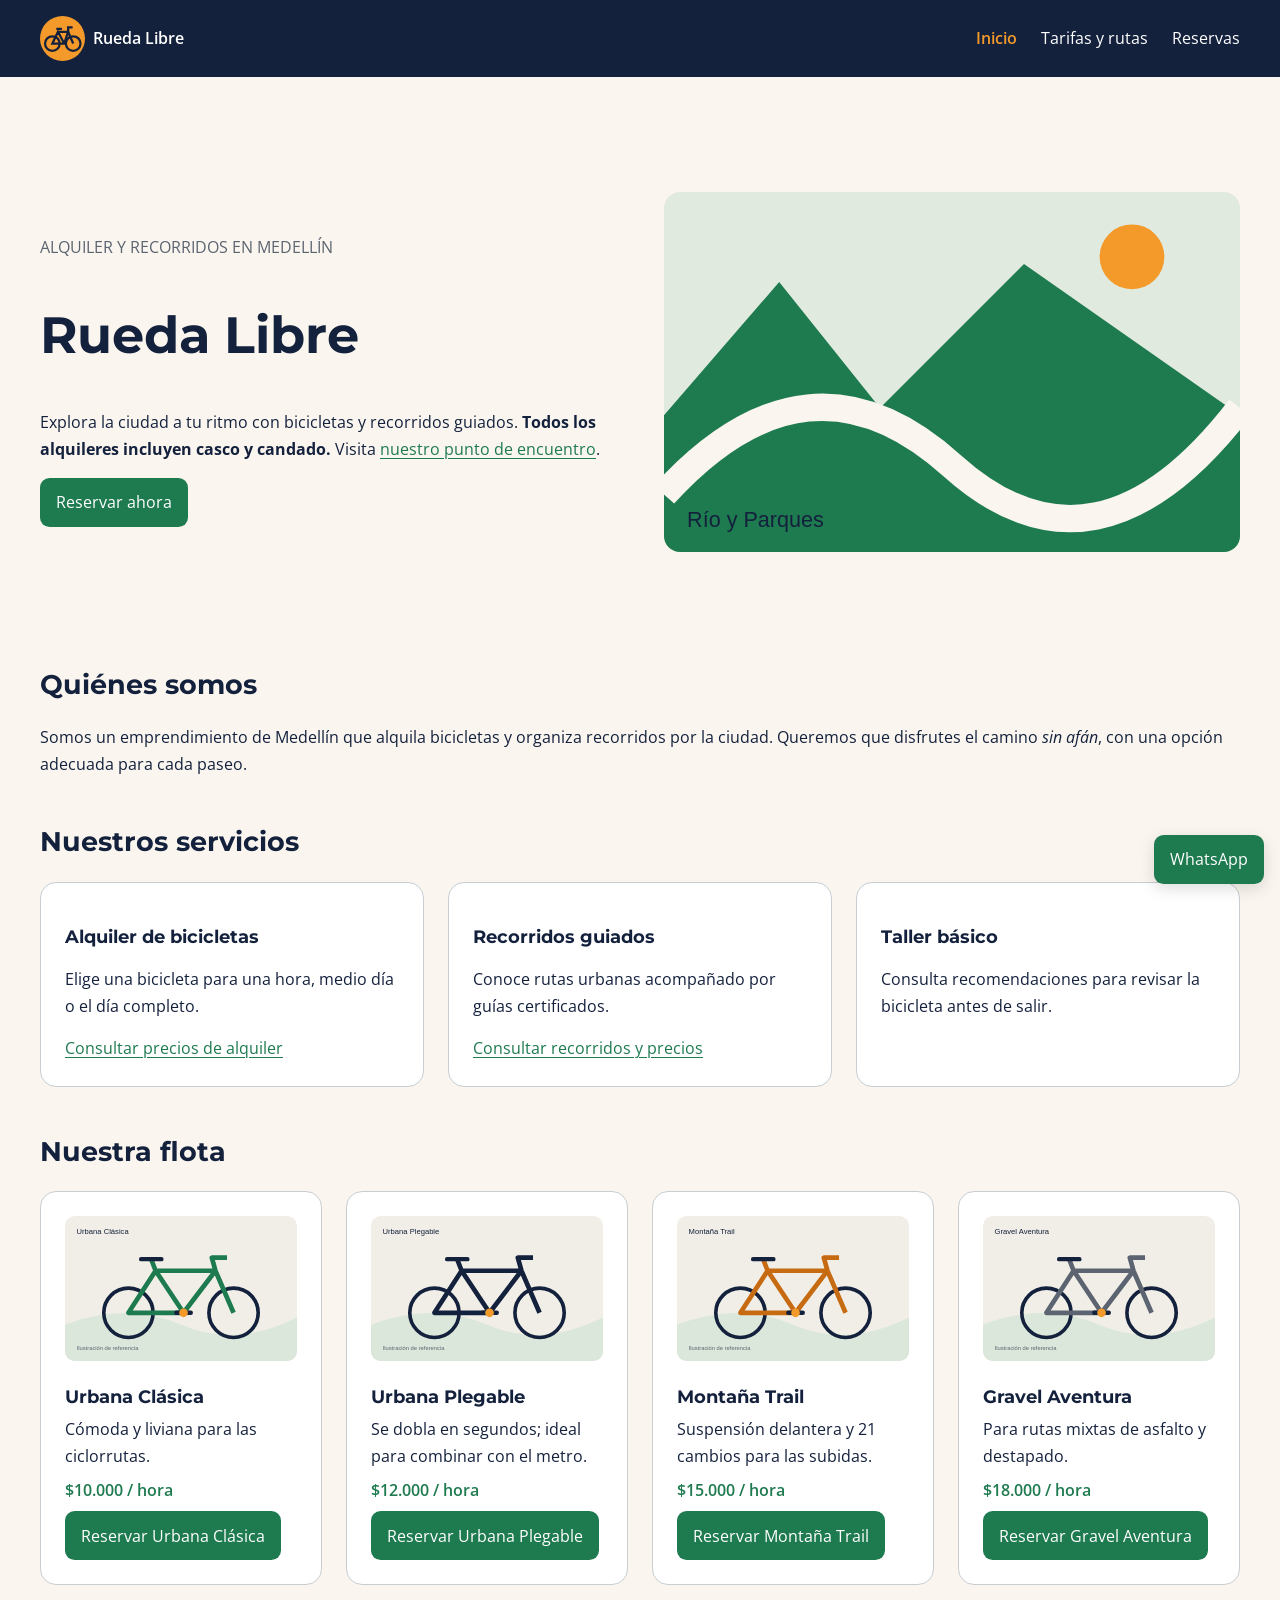
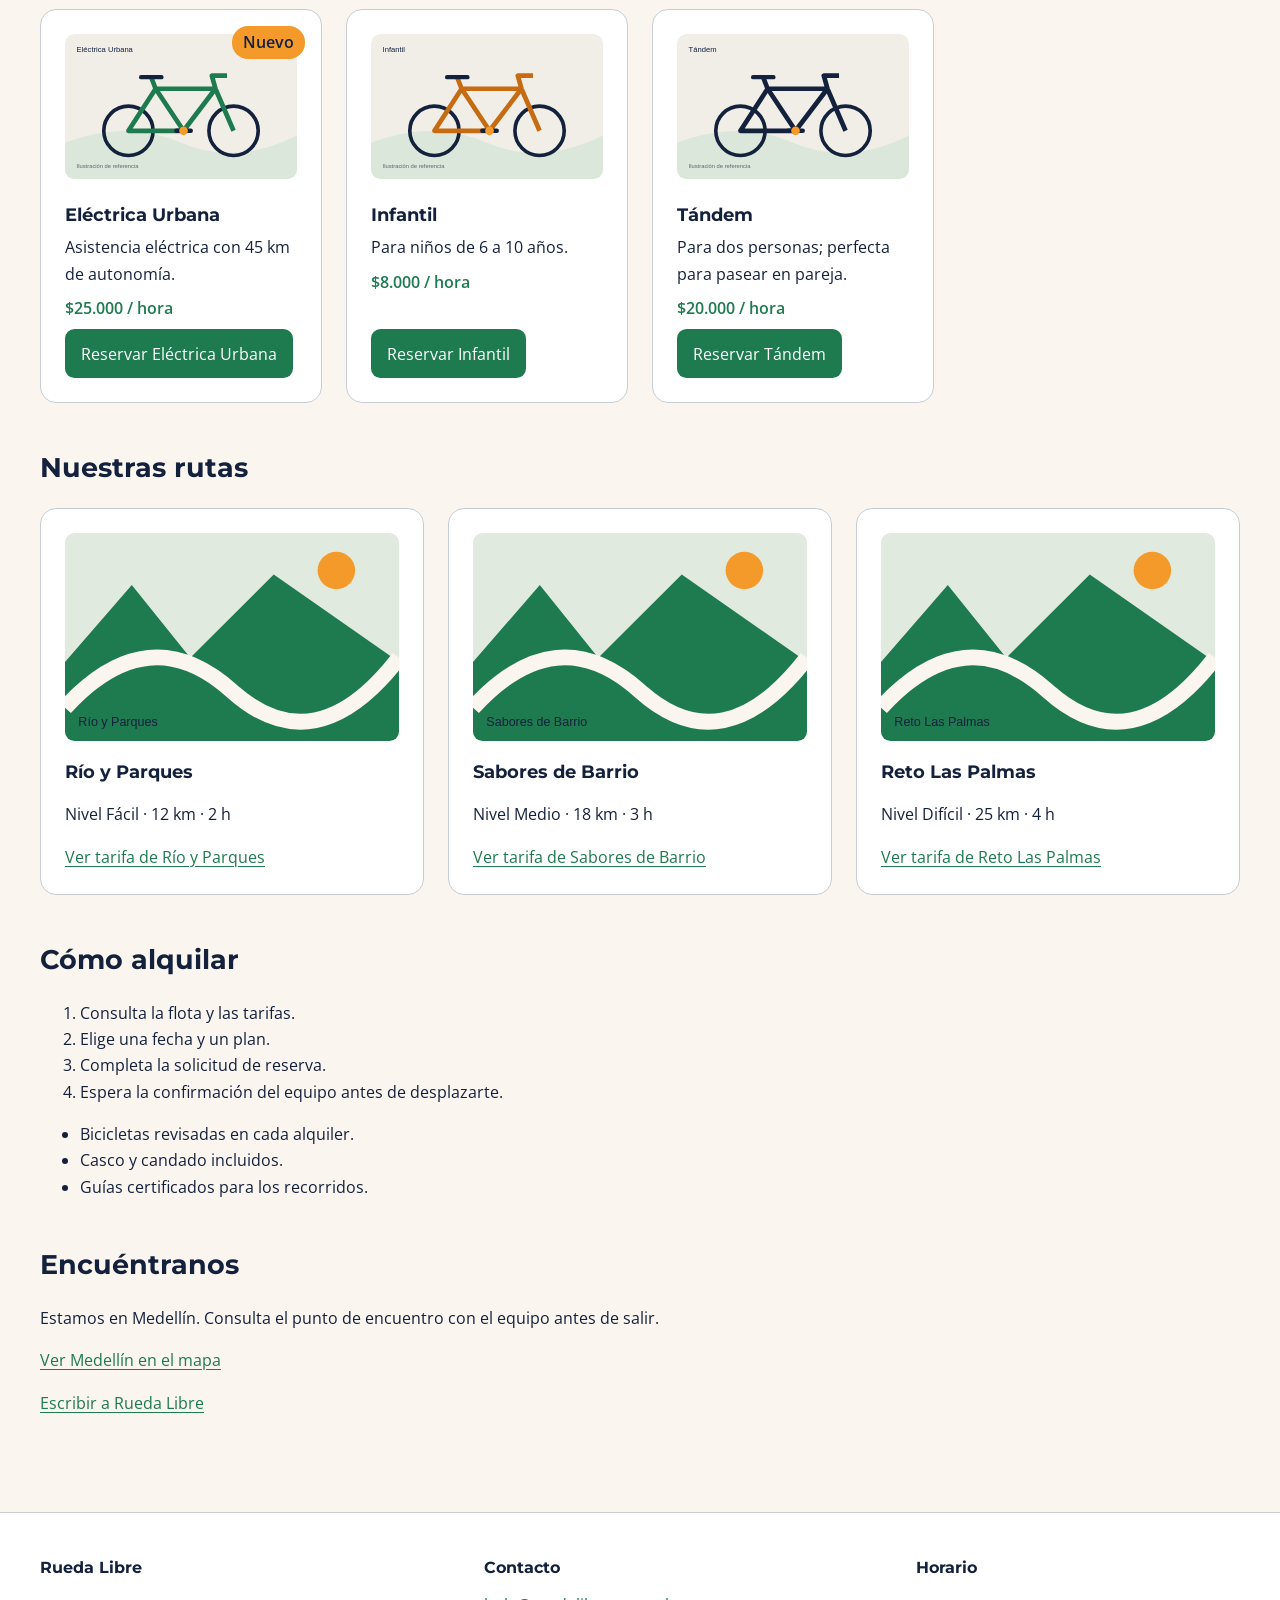
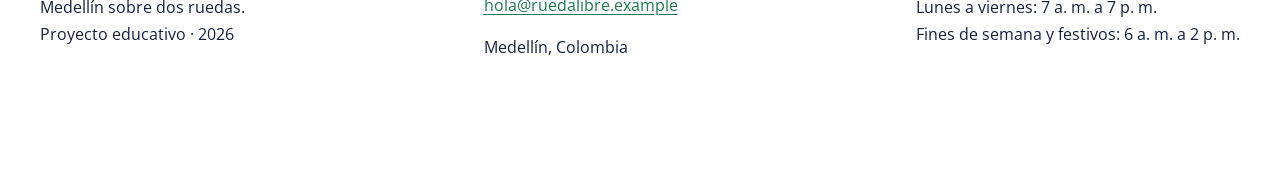
==== index.html @ 4739f6f9 "Base Rueda Libre v1.5" ====
<!DOCTYPE html>
<html lang="es">
<head>
  <meta charset="UTF-8">
  <meta name="viewport" content="width=device-width, initial-scale=1">
  <meta name="description" content="Alquiler de bicicletas y recorridos guiados por Medellín.">
  <title>Alquiler de bicicletas en Medellín | Rueda Libre</title>
  <link rel="preconnect" href="https://fonts.googleapis.com">
  <link rel="preconnect" href="https://fonts.gstatic.com" crossorigin>
  <link href="https://fonts.googleapis.com/css2?family=Montserrat:wght@700&amp;family=Open+Sans:wght@400;600&amp;display=swap" rel="stylesheet">
  <link rel="stylesheet" href="css/styles.css">
</head>
<body>
  <a class="salto" href="#contenido">Saltar al contenido</a>
  <header class="encabezado">
    <div class="contenedor barra">
      <a class="marca" href="index.html"><img src="img/logo.svg" alt="" width="80" height="80"> Rueda Libre</a>
      <nav aria-label="Navegación principal"><ul class="menu" id="menu"><li><a href="index.html" class="activo" aria-current="page">Inicio</a></li>
<li><a href="paginas/tarifas.html">Tarifas y rutas</a></li>
<li><a href="paginas/reservas.html">Reservas</a></li></ul></nav>
    </div>
  </header>
  <main id="contenido" class="contenedor">
    <section class="portada" aria-labelledby="titulo">
      <div><p class="texto-secundario">ALQUILER Y RECORRIDOS EN MEDELLÍN</p><h1 id="titulo">Rueda Libre</h1><p>Explora la ciudad a tu ritmo con bicicletas y recorridos guiados. <strong>Todos los alquileres incluyen casco y candado.</strong> Visita <a href="#encuentranos">nuestro punto de encuentro</a>.</p><a class="boton" href="paginas/reservas.html">Reservar ahora</a></div>
      <img src="img/rio.svg" alt="Ilustración de una ruta entre montañas de Medellín" width="800" height="500">
    </section>
    <section aria-labelledby="quienes"><h2 id="quienes">Quiénes somos</h2><p>Somos un emprendimiento de Medellín que alquila bicicletas y organiza recorridos por la ciudad. Queremos que disfrutes el camino <em>sin afán</em>, con una opción adecuada para cada paseo.</p></section>
    <section aria-labelledby="servicios-titulo"><h2 id="servicios-titulo">Nuestros servicios</h2><div class="servicios">
      <article class="tarjeta"><h3>Alquiler de bicicletas</h3><p>Elige una bicicleta para una hora, medio día o el día completo.</p><a href="paginas/tarifas.html">Consultar precios de alquiler</a></article>
      <article class="tarjeta"><h3>Recorridos guiados</h3><p>Conoce rutas urbanas acompañado por guías certificados.</p><a href="paginas/tarifas.html#recorridos">Consultar recorridos y precios</a></article>
      <article class="tarjeta"><h3>Taller básico</h3><p>Consulta recomendaciones para revisar la bicicleta antes de salir.</p></article>
    </div></section>
    <!-- MINI RETO 5: el día 2 se sustituye .flota por row y columnas -->
    <section id="flota" aria-labelledby="flota-titulo"><h2 id="flota-titulo">Nuestra flota</h2><div class="flota">
      <article class="tarjeta bici">
        <img src="img/urbana.svg" alt="Ilustración de referencia de una bicicleta Urbana Clásica" width="640" height="400" loading="lazy">
        <h3>Urbana Clásica</h3><p>Cómoda y liviana para las ciclorrutas.</p><p class="precio">$10.000 / hora</p>
        <a class="boton" href="paginas/reservas.html">Reservar Urbana Clásica</a>
      </article>
      <article class="tarjeta bici">
        <img src="img/plegable.svg" alt="Ilustración de referencia de una bicicleta Urbana Plegable" width="640" height="400" loading="lazy">
        <h3>Urbana Plegable</h3><p>Se dobla en segundos; ideal para combinar con el metro.</p><p class="precio">$12.000 / hora</p>
        <a class="boton" href="paginas/reservas.html">Reservar Urbana Plegable</a>
      </article>
      <article class="tarjeta bici">
        <img src="img/montana.svg" alt="Ilustración de referencia de una bicicleta Montaña Trail" width="640" height="400" loading="lazy">
        <h3>Montaña Trail</h3><p>Suspensión delantera y 21 cambios para las subidas.</p><p class="precio">$15.000 / hora</p>
        <a class="boton" href="paginas/reservas.html">Reservar Montaña Trail</a>
      </article>
      <article class="tarjeta bici">
        <img src="img/gravel.svg" alt="Ilustración de referencia de una bicicleta Gravel Aventura" width="640" height="400" loading="lazy">
        <h3>Gravel Aventura</h3><p>Para rutas mixtas de asfalto y destapado.</p><p class="precio">$18.000 / hora</p>
        <a class="boton" href="paginas/reservas.html">Reservar Gravel Aventura</a>
      </article>
      <article class="tarjeta bici">
        <img src="img/electrica.svg" alt="Ilustración de referencia de una bicicleta Eléctrica Urbana" width="640" height="400" loading="lazy">
        <span class="nuevo">Nuevo</span><h3>Eléctrica Urbana</h3><p>Asistencia eléctrica con 45 km de autonomía.</p><p class="precio">$25.000 / hora</p>
        <a class="boton" href="paginas/reservas.html">Reservar Eléctrica Urbana</a>
      </article>
      <article class="tarjeta bici">
        <img src="img/infantil.svg" alt="Ilustración de referencia de una bicicleta Infantil" width="640" height="400" loading="lazy">
        <h3>Infantil</h3><p>Para niños de 6 a 10 años.</p><p class="precio">$8.000 / hora</p>
        <a class="boton" href="paginas/reservas.html">Reservar Infantil</a>
      </article>
      <article class="tarjeta bici">
        <img src="img/tandem.svg" alt="Ilustración de referencia de una bicicleta Tándem" width="640" height="400" loading="lazy">
        <h3>Tándem</h3><p>Para dos personas; perfecta para pasear en pareja.</p><p class="precio">$20.000 / hora</p>
        <a class="boton" href="paginas/reservas.html">Reservar Tándem</a>
      </article>
    </div></section>
    <section aria-labelledby="rutas-titulo"><h2 id="rutas-titulo">Nuestras rutas</h2><div class="rutas"><article class="tarjeta"><img src="img/rio.svg" alt="Ilustración de paisaje para la ruta Río y Parques" width="800" height="500" loading="lazy"><h3>Río y Parques</h3><p>Nivel Fácil · 12 km · 2 h</p><a href="paginas/tarifas.html#recorridos">Ver tarifa de Río y Parques</a></article>
<article class="tarjeta"><img src="img/barrio.svg" alt="Ilustración de paisaje para la ruta Sabores de Barrio" width="800" height="500" loading="lazy"><h3>Sabores de Barrio</h3><p>Nivel Medio · 18 km · 3 h</p><a href="paginas/tarifas.html#recorridos">Ver tarifa de Sabores de Barrio</a></article>
<article class="tarjeta"><img src="img/palmas.svg" alt="Ilustración de paisaje para la ruta Reto Las Palmas" width="800" height="500" loading="lazy"><h3>Reto Las Palmas</h3><p>Nivel Difícil · 25 km · 4 h</p><a href="paginas/tarifas.html#recorridos">Ver tarifa de Reto Las Palmas</a></article></div></section>
    <section aria-labelledby="como"><h2 id="como">Cómo alquilar</h2><ol><li>Consulta la flota y las tarifas.</li><li>Elige una fecha y un plan.</li><li>Completa la solicitud de reserva.</li><li>Espera la confirmación del equipo antes de desplazarte.</li></ol><ul><li>Bicicletas revisadas en cada alquiler.</li><li>Casco y candado incluidos.</li><li>Guías certificados para los recorridos.</li></ul></section>
    <section id="encuentranos"><h2>Encuéntranos</h2><p>Estamos en Medellín. Consulta el punto de encuentro con el equipo antes de salir.</p><a href="https://www.openstreetmap.org/#map=13/6.2442/-75.5812" target="_blank" rel="noopener noreferrer">Ver Medellín en el mapa</a><p><a href="mailto:hola@ruedalibre.example">Escribir a Rueda Libre</a></p></section>
  </main>
  <footer class="pie">
    <div class="contenedor pie-bloques">
      <div><h2>Rueda Libre</h2><p>Medellín sobre dos ruedas.<br>Proyecto educativo · 2026</p></div>
      <div><h2>Contacto</h2><a href="mailto:hola@ruedalibre.example">hola@ruedalibre.example</a><p>Medellín, Colombia</p></div>
      <div><h2>Horario</h2><p>Lunes a viernes: 7 a. m. a 7 p. m.<br>Fines de semana y festivos: 6 a. m. a 2 p. m.</p></div>
    </div>
  </footer>
  <a class="boton whatsapp" href="https://wa.me/573000000000" target="_blank" rel="noopener noreferrer">WhatsApp</a>
</body>
</html>
---- css/styles.css ----
/* 01 IDENTIDAD - conservar durante la migración */
:root {
  --verde-ruta: #1e7a4f;
  --naranja-pedal: #f39a2b;
  --azul-noche: #14213d;
  --crema: #faf6ef;
  --gris-asfalto: #5b6470;
  --blanco: #ffffff;
  --borde: #c8cdd1;
  --fuente-texto: "Open Sans", system-ui, sans-serif;
  --fuente-titulos: "Montserrat", system-ui, sans-serif;
  --espacio-1: .5rem;
  --espacio-2: 1rem;
  --espacio-3: 1.5rem;
  --espacio-4: 3rem;
  --radio: 1rem;
}

/* 02 BASE Y ACCESIBILIDAD */
*, *::before, *::after { box-sizing: border-box; }
body {
  margin: 0;
  color: var(--azul-noche);
  background: var(--crema);
  font-family: var(--fuente-texto);
  line-height: 1.65;
}
h1, h2, h3, legend { font-family: var(--fuente-titulos); line-height: 1.25; }
h1 { font-size: clamp(2rem, 4vw, 3.5rem); }
h2 { font-size: 1.7rem; }
h3 { font-size: 1.15rem; }
img { max-width: 100%; height: auto; display: block; }
a { color: var(--verde-ruta); text-underline-offset: .2em; }
a:hover { text-decoration-thickness: .18em; }
:focus-visible { outline: 3px solid var(--azul-noche); outline-offset: 4px; }
.salto { position: absolute; top: -6rem; left: 1rem; background: var(--blanco); padding: 1rem; z-index: 10; }
.salto:focus { top: 1rem; }
.texto-secundario { color: var(--gris-asfalto); }

/* 03 DISTRIBUCIÓN BASE - sustituir por container y utilidades el día 2 */
.contenedor { width: min(100% - 2rem, 75rem); margin-inline: auto; }
main { padding-block: var(--espacio-4); }
section { margin-bottom: var(--espacio-4); }
.encabezado { padding-block: var(--espacio-2); background: var(--azul-noche); color: var(--blanco); }
.barra { display: flex; flex-direction: column; align-items: center; gap: var(--espacio-2); }
.marca { display: flex; align-items: center; gap: var(--espacio-1); color: var(--blanco); font-weight: 600; text-decoration: none; }
.marca img { width: 2.8rem; }
.menu { display: flex; flex-wrap: wrap; justify-content: center; gap: var(--espacio-3); list-style: none; margin: 0; padding: 0; }
.menu a { color: var(--blanco); text-decoration: none; padding-block: .4rem; }
.menu a:hover, .menu a:focus { text-decoration: underline; }
.menu a.activo { color: var(--naranja-pedal); font-weight: 600; }
.encabezado :focus-visible { outline-color: var(--naranja-pedal); }

/* 04 DISTRIBUCIÓN DE INICIO - eliminar al migrar inicio */
.portada { display: grid; grid-template-columns: 1fr; align-items: center; gap: var(--espacio-4); min-height: 55vh; }
.portada img { border-radius: var(--radio); }
.servicios, .rutas { display: grid; grid-template-columns: 1fr; gap: var(--espacio-3); }
.flota { display: grid; grid-template-columns: repeat(auto-fit, minmax(min(100%, 15.625rem), 1fr)); gap: var(--espacio-3); }
.bici { display: flex; flex-direction: column; gap: var(--espacio-1); }
.bici h3, .bici p { margin: 0; }
.bici .boton { margin-top: auto; align-self: flex-start; }

/* 05 APARIENCIA DE TARJETAS Y ENLACES */
.tarjeta { position: relative; background: var(--blanco); border: 1px solid var(--borde); border-radius: var(--radio); padding: var(--espacio-3); }
.tarjeta img { width: 100%; border-radius: .6rem; margin-bottom: var(--espacio-2); }
.precio { color: var(--verde-ruta); font-weight: 600; }
.boton { display: inline-block; padding: .7rem 1rem; border: 0; border-radius: .6rem; background: var(--verde-ruta); color: var(--blanco); font: inherit; text-decoration: none; cursor: pointer; }
.boton:hover { background: var(--azul-noche); color: var(--blanco); }
.nuevo { position: absolute; right: 1rem; top: 1rem; background: var(--naranja-pedal); color: var(--azul-noche); padding: .2rem .7rem; border-radius: 1rem; font-weight: 600; }
.aviso { padding: var(--espacio-3); border-left: 4px solid var(--verde-ruta); background: var(--blanco); }

/* 06 TARIFAS - conservar apariencia; migrar distribución */
.layout-tarifas { display: grid; grid-template-columns: 1fr; gap: var(--espacio-3); }
.tablas { min-width: 0; }
table { width: 100%; border-collapse: collapse; margin-bottom: var(--espacio-3); font-size: .8rem; }
caption { font-weight: 600; text-align: left; padding-block: 1rem; color: var(--azul-noche); }
th, td { padding: .45rem .3rem; border: 1px solid var(--borde); text-align: left; overflow-wrap: anywhere; }
thead { background: var(--azul-noche); color: var(--blanco); }
tbody { background: var(--blanco); }

/* 07 RESERVAS - conservar controles; migrar distribución */
.layout-reservas, .fila-campos { display: grid; grid-template-columns: 1fr; gap: var(--espacio-3); }
.layout-reservas > * { min-width: 0; }
fieldset { min-width: 0; margin: 0 0 var(--espacio-3); padding: var(--espacio-3); border: 1px solid var(--borde); border-radius: var(--radio); }
legend { padding-inline: .4rem; font-weight: 700; }
.campo { margin-bottom: var(--espacio-2); }
label { display: block; font-weight: 600; margin-bottom: .3rem; }
input:not([type="radio"]):not([type="checkbox"]), select, textarea { width: 100%; padding: .7rem; border: 1px solid var(--gris-asfalto); border-radius: .4rem; color: var(--azul-noche); background: var(--blanco); font: inherit; }
.opcion { display: flex; align-items: baseline; gap: .6rem; font-weight: 400; }
textarea { resize: vertical; }
dd { margin: 0 0 1rem; }
dt { font-weight: 600; }

/* 08 PIE Y ACCESO FIJO */
.pie { background: var(--blanco); border-top: 1px solid var(--borde); padding-block: 2rem 7rem; }
.pie-bloques { display: flex; flex-direction: column; align-items: flex-start; gap: var(--espacio-3); }
.pie h2 { font-size: 1rem; }
.whatsapp { position: fixed; bottom: 1rem; right: 1rem; z-index: 5; box-shadow: 0 .3rem 1rem #0002; }

/* 09 MEJORAS DESDE TABLET */
@media (min-width: 768px) {
  .barra { flex-direction: row; justify-content: space-between; }
  .pie-bloques { flex-direction: row; justify-content: space-between; }
  .portada { grid-template-columns: 1fr 1fr; }
  .servicios, .rutas { grid-template-columns: repeat(3, 1fr); }
  .fila-campos { grid-template-columns: 1fr 1fr; }
  table { font-size: .9rem; }
  th, td { padding: .8rem .5rem; }
}
/* 10 MEJORAS DESDE ESCRITORIO */
@media (min-width: 1200px) {
  .layout-reservas { grid-template-columns: 2fr 1fr; }
  .layout-tarifas { grid-template-columns: 2fr 1fr; }
}
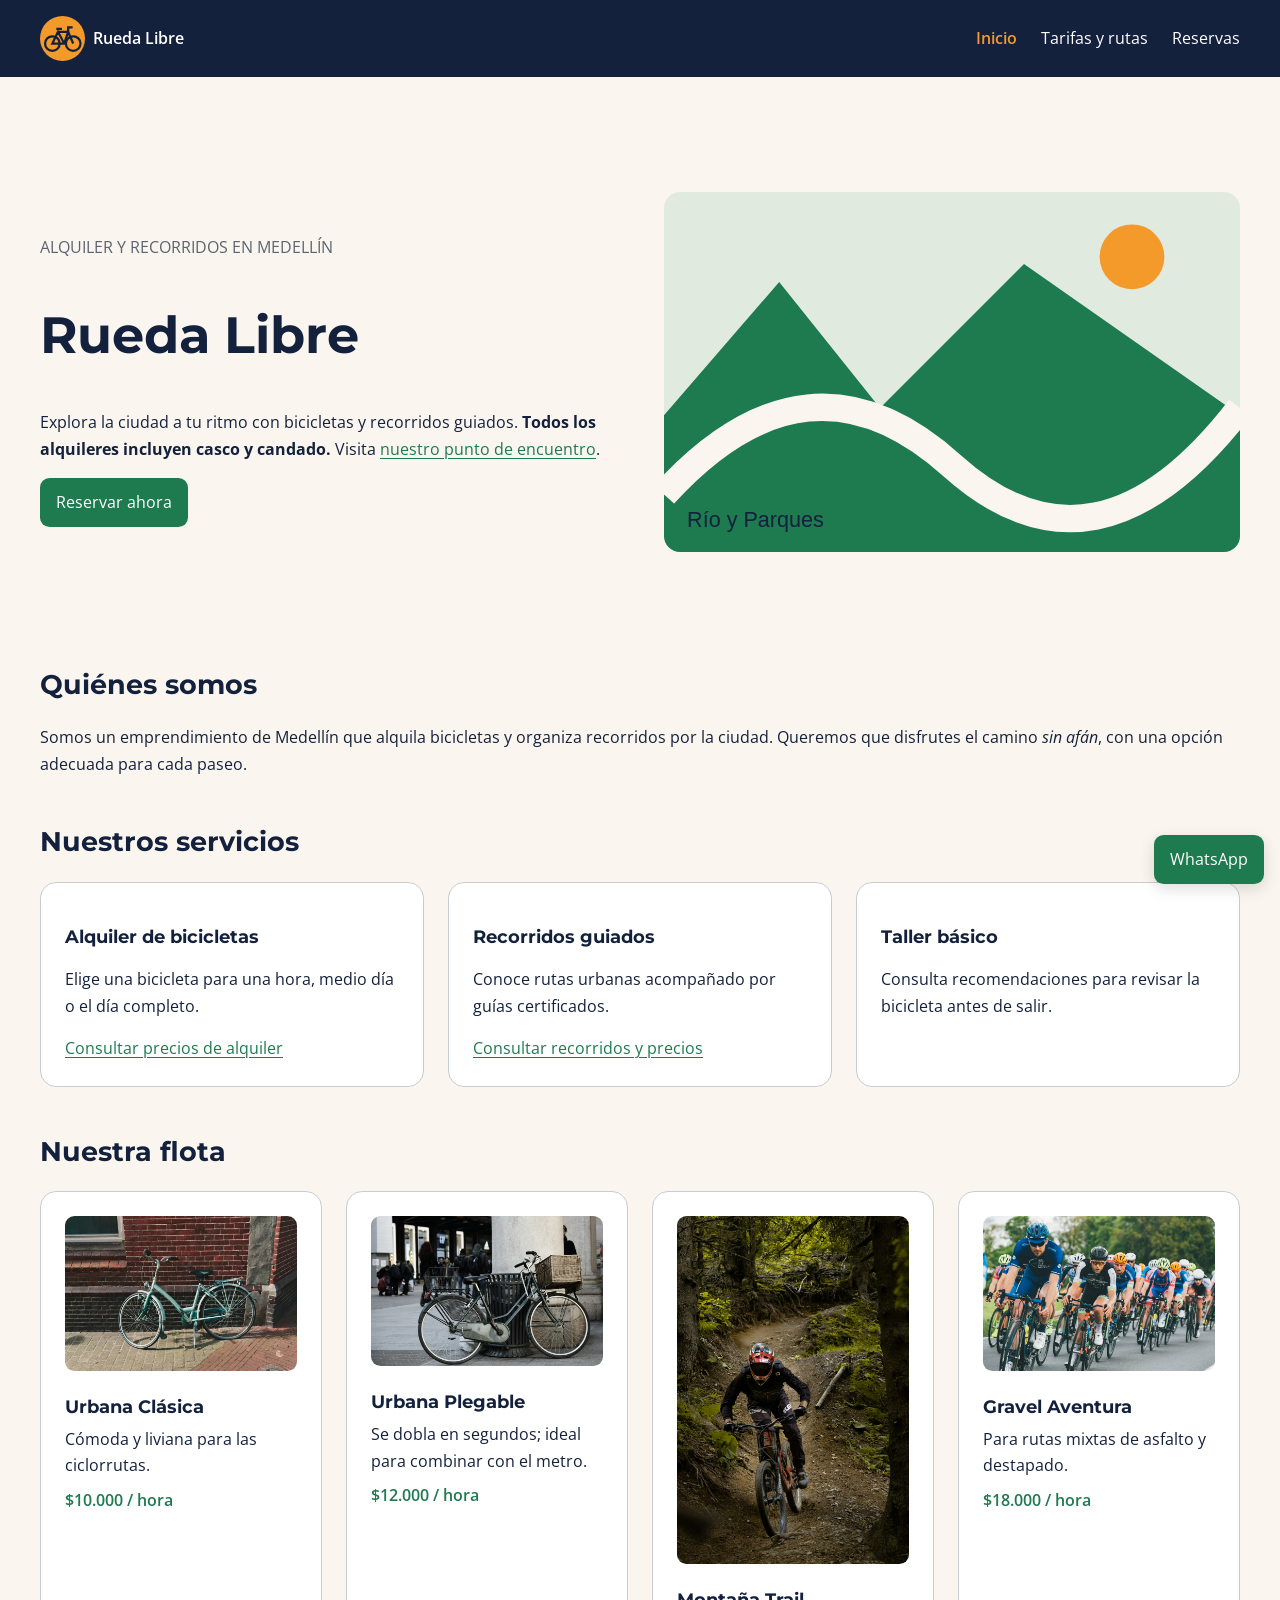
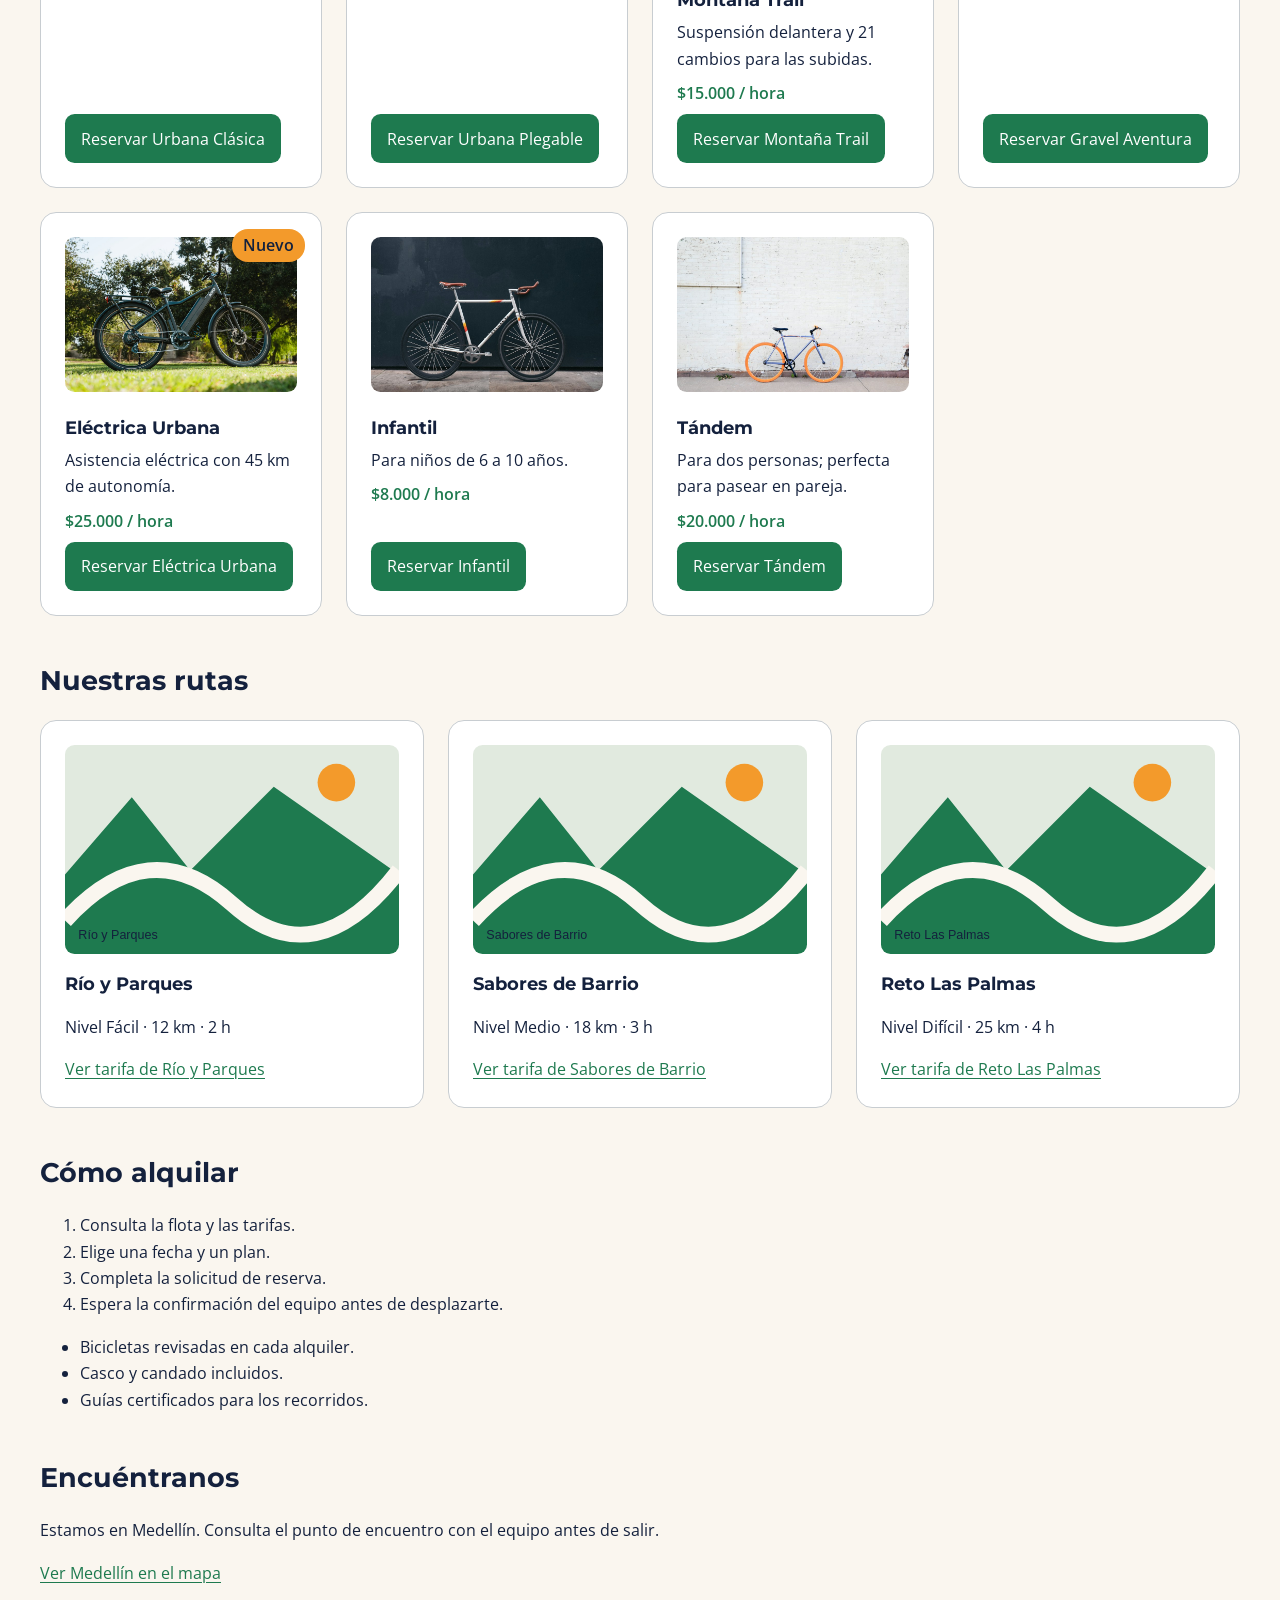
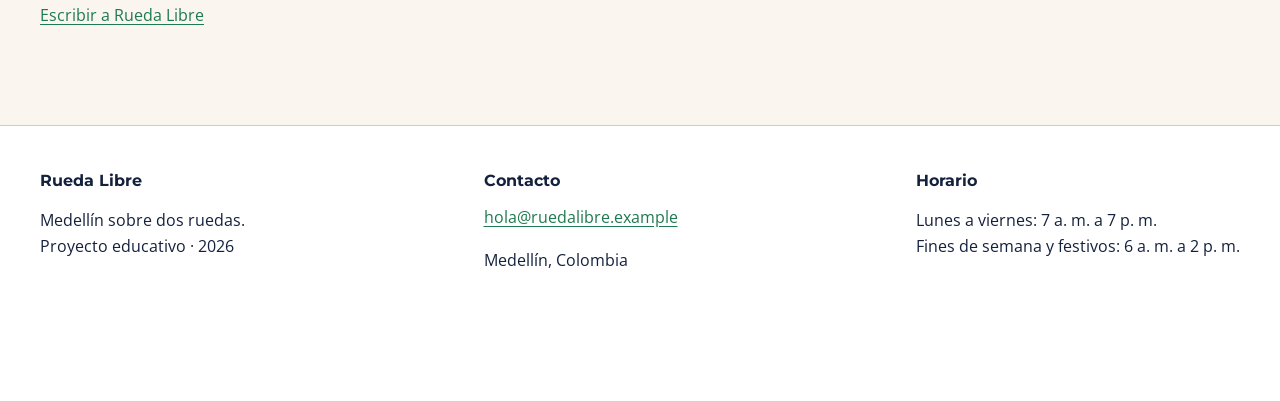
==== commit 3187e73a: "Replace bicycle illustrations with real photos" ====
--- a/index.html
+++ b/index.html
@@ -1,4 +1,4 @@
-<!DOCTYPE html>
+﻿<!DOCTYPE html>
 <html lang="es">
 <head>
   <meta charset="UTF-8">
@@ -34,37 +34,37 @@
     <!-- MINI RETO 5: el día 2 se sustituye .flota por row y columnas -->
     <section id="flota" aria-labelledby="flota-titulo"><h2 id="flota-titulo">Nuestra flota</h2><div class="flota">
       <article class="tarjeta bici">
-        <img src="img/urbana.svg" alt="Ilustración de referencia de una bicicleta Urbana Clásica" width="640" height="400" loading="lazy">
+        <img src="img/urbana.jpg" alt="Bicicleta urbana fotografiada en una calle" width="640" height="400" loading="lazy">
         <h3>Urbana Clásica</h3><p>Cómoda y liviana para las ciclorrutas.</p><p class="precio">$10.000 / hora</p>
         <a class="boton" href="paginas/reservas.html">Reservar Urbana Clásica</a>
       </article>
       <article class="tarjeta bici">
-        <img src="img/plegable.svg" alt="Ilustración de referencia de una bicicleta Urbana Plegable" width="640" height="400" loading="lazy">
+        <img src="img/plegable.jpg" alt="Bicicleta urbana azul con canasta, fotografía" width="640" height="400" loading="lazy">
         <h3>Urbana Plegable</h3><p>Se dobla en segundos; ideal para combinar con el metro.</p><p class="precio">$12.000 / hora</p>
         <a class="boton" href="paginas/reservas.html">Reservar Urbana Plegable</a>
       </article>
       <article class="tarjeta bici">
-        <img src="img/montana.svg" alt="Ilustración de referencia de una bicicleta Montaña Trail" width="640" height="400" loading="lazy">
+        <img src="img/montana.jpg" alt="Ciclista en bicicleta de montaña por un sendero forestal" width="640" height="400" loading="lazy">
         <h3>Montaña Trail</h3><p>Suspensión delantera y 21 cambios para las subidas.</p><p class="precio">$15.000 / hora</p>
         <a class="boton" href="paginas/reservas.html">Reservar Montaña Trail</a>
       </article>
       <article class="tarjeta bici">
-        <img src="img/gravel.svg" alt="Ilustración de referencia de una bicicleta Gravel Aventura" width="640" height="400" loading="lazy">
+        <img src="img/gravel.jpg" alt="Ciclista en ruta al aire libre" width="640" height="400" loading="lazy">
         <h3>Gravel Aventura</h3><p>Para rutas mixtas de asfalto y destapado.</p><p class="precio">$18.000 / hora</p>
         <a class="boton" href="paginas/reservas.html">Reservar Gravel Aventura</a>
       </article>
       <article class="tarjeta bici">
-        <img src="img/electrica.svg" alt="Ilustración de referencia de una bicicleta Eléctrica Urbana" width="640" height="400" loading="lazy">
+        <img src="img/electrica.jpg" alt="Bicicleta eléctrica estacionada en un parque" width="640" height="400" loading="lazy">
         <span class="nuevo">Nuevo</span><h3>Eléctrica Urbana</h3><p>Asistencia eléctrica con 45 km de autonomía.</p><p class="precio">$25.000 / hora</p>
         <a class="boton" href="paginas/reservas.html">Reservar Eléctrica Urbana</a>
       </article>
       <article class="tarjeta bici">
-        <img src="img/infantil.svg" alt="Ilustración de referencia de una bicicleta Infantil" width="640" height="400" loading="lazy">
+        <img src="img/infantil.jpg" alt="Bicicleta fotografiada al aire libre" width="640" height="400" loading="lazy">
         <h3>Infantil</h3><p>Para niños de 6 a 10 años.</p><p class="precio">$8.000 / hora</p>
         <a class="boton" href="paginas/reservas.html">Reservar Infantil</a>
       </article>
       <article class="tarjeta bici">
-        <img src="img/tandem.svg" alt="Ilustración de referencia de una bicicleta Tándem" width="640" height="400" loading="lazy">
+        <img src="img/tandem.jpg" alt="Bicicleta fotografiada en un parque" width="640" height="400" loading="lazy">
         <h3>Tándem</h3><p>Para dos personas; perfecta para pasear en pareja.</p><p class="precio">$20.000 / hora</p>
         <a class="boton" href="paginas/reservas.html">Reservar Tándem</a>
       </article>
@@ -85,3 +85,4 @@
   <a class="boton whatsapp" href="https://wa.me/573000000000" target="_blank" rel="noopener noreferrer">WhatsApp</a>
 </body>
 </html>
+
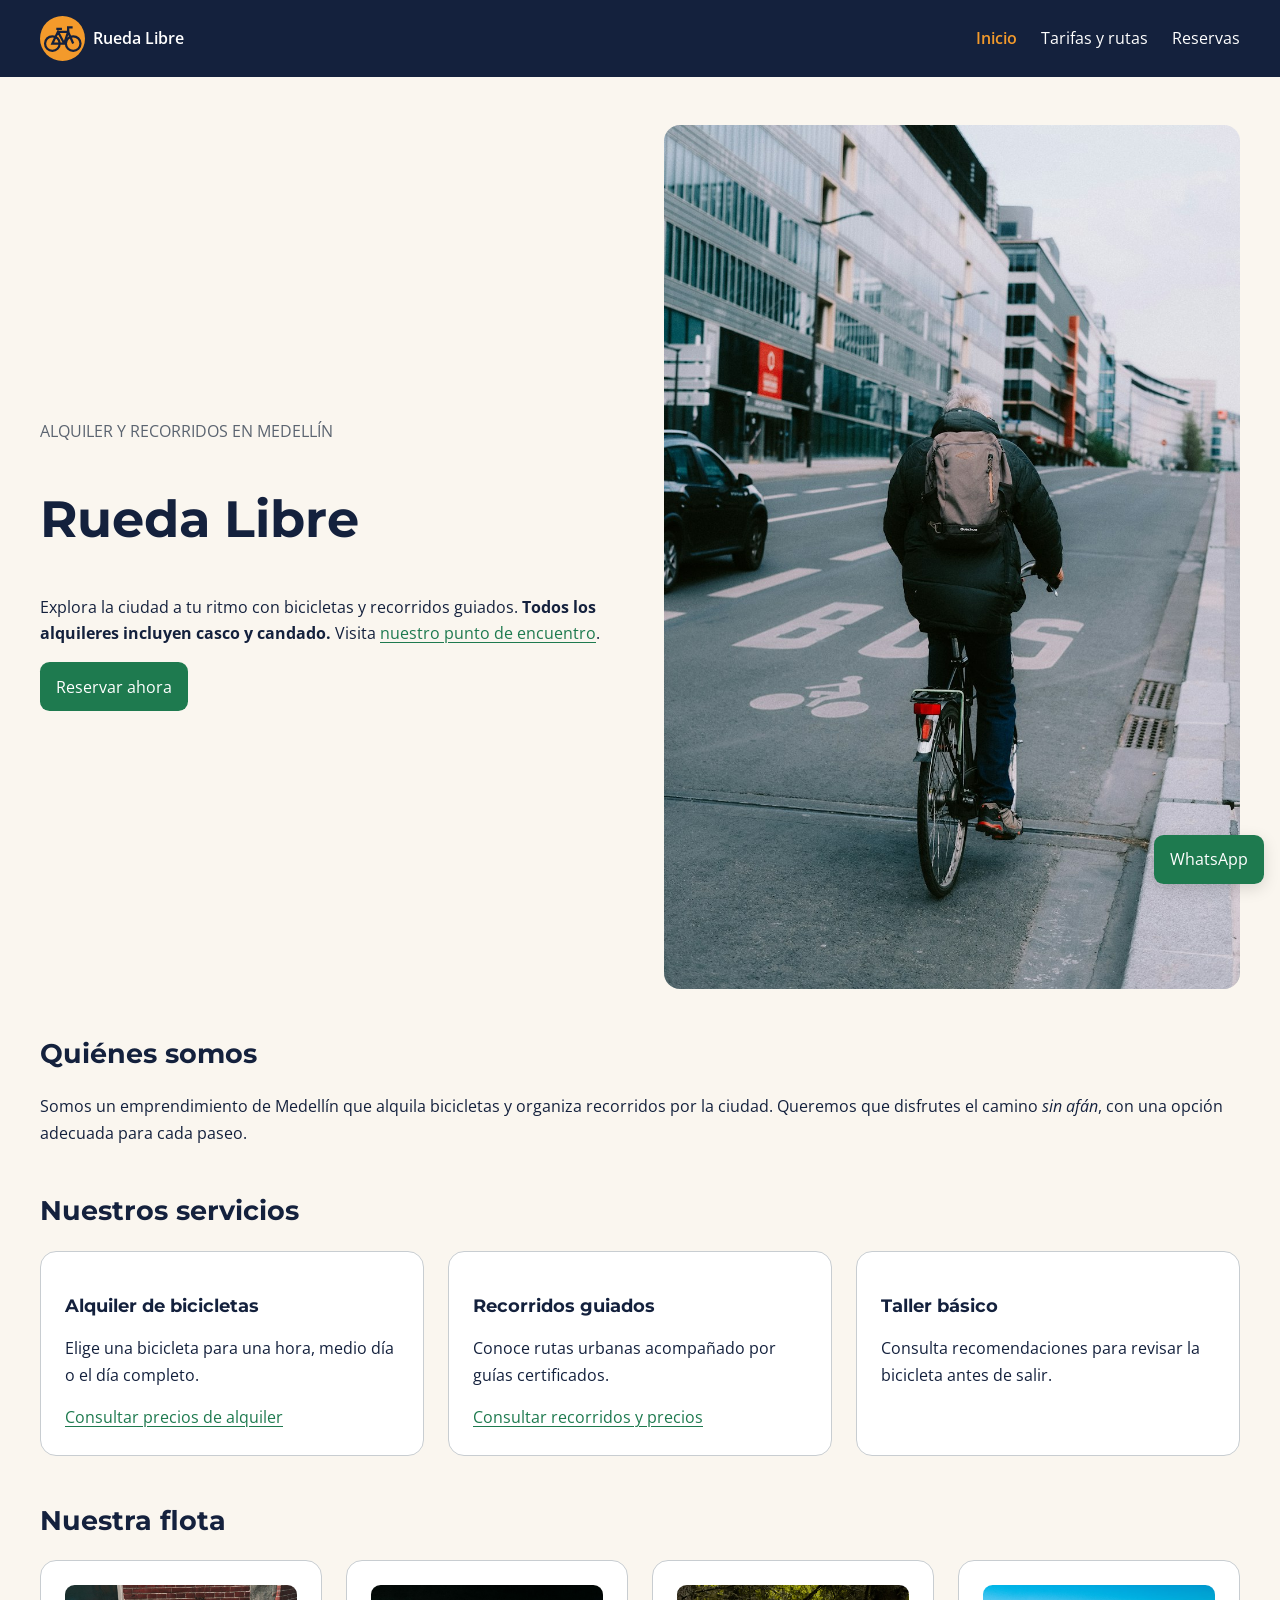
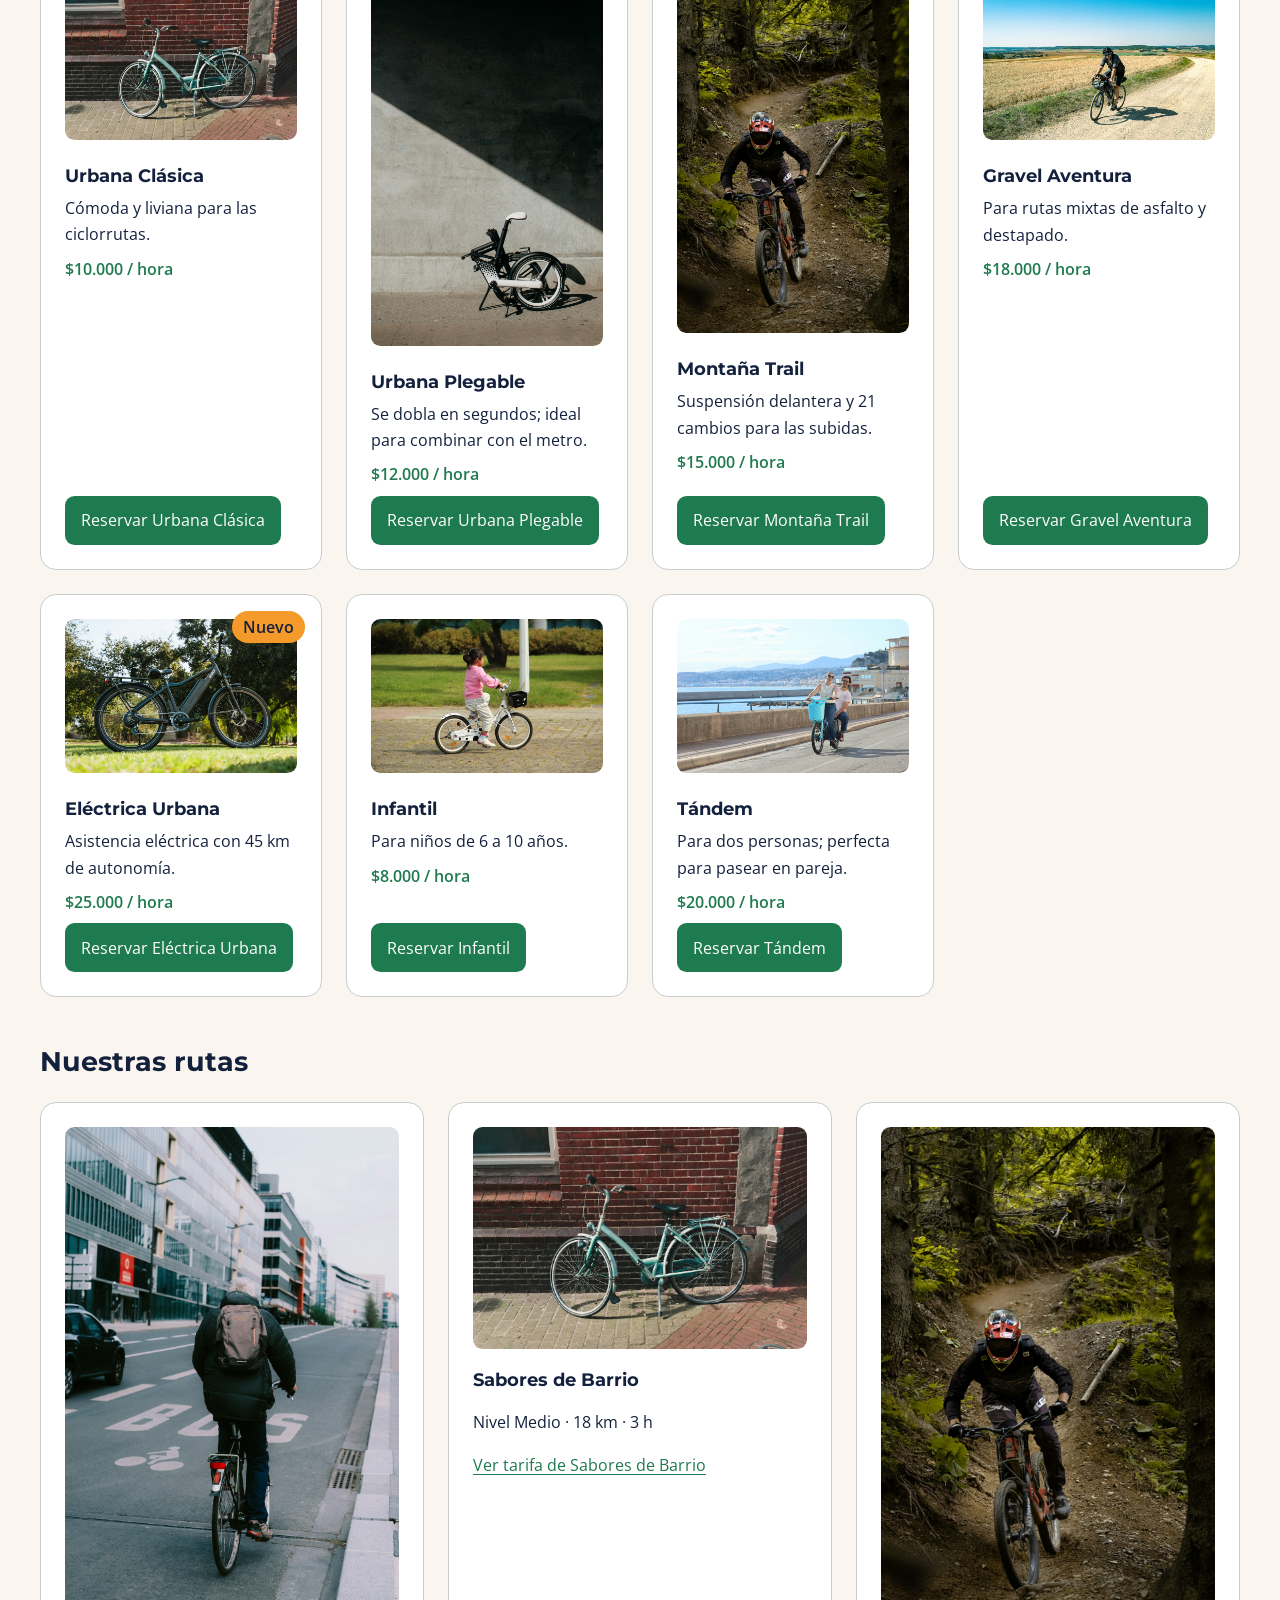
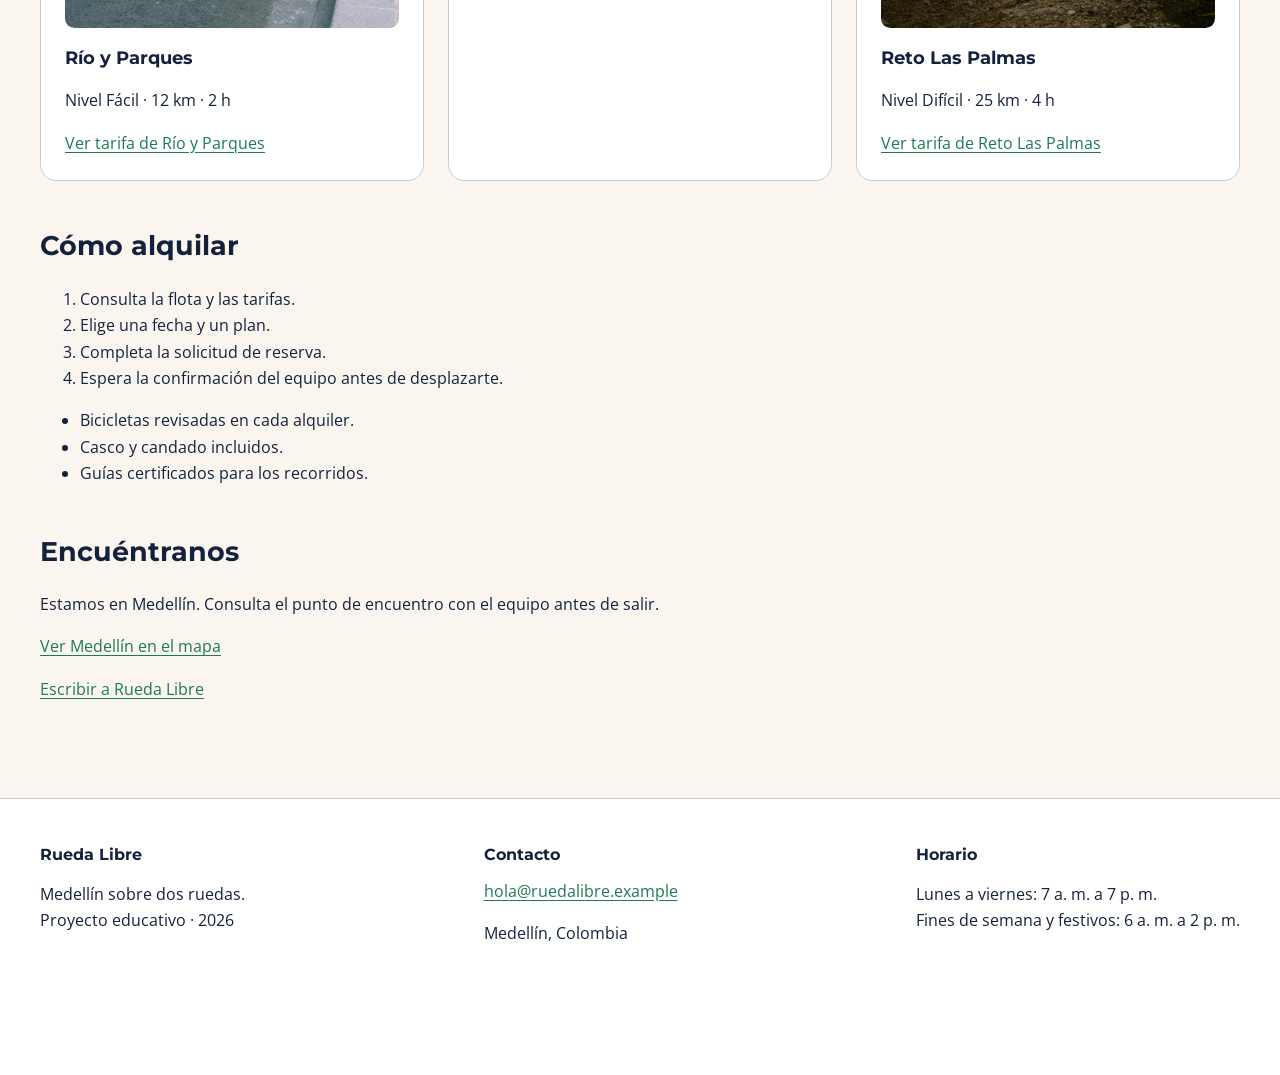
==== commit a6a88b0f: "Use real cycling photos across the site" ====
--- a/index.html
+++ b/index.html
@@ -23,7 +23,7 @@
   <main id="contenido" class="contenedor">
     <section class="portada" aria-labelledby="titulo">
       <div><p class="texto-secundario">ALQUILER Y RECORRIDOS EN MEDELLÍN</p><h1 id="titulo">Rueda Libre</h1><p>Explora la ciudad a tu ritmo con bicicletas y recorridos guiados. <strong>Todos los alquileres incluyen casco y candado.</strong> Visita <a href="#encuentranos">nuestro punto de encuentro</a>.</p><a class="boton" href="paginas/reservas.html">Reservar ahora</a></div>
-      <img src="img/rio.svg" alt="Ilustración de una ruta entre montañas de Medellín" width="800" height="500">
+      <img src="img/rio.jpg" alt="Ilustración de una ruta entre montañas de Medellín" width="800" height="500">
     </section>
     <section aria-labelledby="quienes"><h2 id="quienes">Quiénes somos</h2><p>Somos un emprendimiento de Medellín que alquila bicicletas y organiza recorridos por la ciudad. Queremos que disfrutes el camino <em>sin afán</em>, con una opción adecuada para cada paseo.</p></section>
     <section aria-labelledby="servicios-titulo"><h2 id="servicios-titulo">Nuestros servicios</h2><div class="servicios">
@@ -39,7 +39,7 @@
         <a class="boton" href="paginas/reservas.html">Reservar Urbana Clásica</a>
       </article>
       <article class="tarjeta bici">
-        <img src="img/plegable.jpg" alt="Bicicleta urbana azul con canasta, fotografía" width="640" height="400" loading="lazy">
+        <img src="img/plegable.jpg" alt="Bicicleta plegable compacta fotografiada junto a una pared" width="640" height="400" loading="lazy">
         <h3>Urbana Plegable</h3><p>Se dobla en segundos; ideal para combinar con el metro.</p><p class="precio">$12.000 / hora</p>
         <a class="boton" href="paginas/reservas.html">Reservar Urbana Plegable</a>
       </article>
@@ -49,7 +49,7 @@
         <a class="boton" href="paginas/reservas.html">Reservar Montaña Trail</a>
       </article>
       <article class="tarjeta bici">
-        <img src="img/gravel.jpg" alt="Ciclista en ruta al aire libre" width="640" height="400" loading="lazy">
+        <img src="img/gravel.jpg" alt="Ciclista con equipo en bicicleta por un camino rural de grava" width="640" height="400" loading="lazy">
         <h3>Gravel Aventura</h3><p>Para rutas mixtas de asfalto y destapado.</p><p class="precio">$18.000 / hora</p>
         <a class="boton" href="paginas/reservas.html">Reservar Gravel Aventura</a>
       </article>
@@ -59,19 +59,19 @@
         <a class="boton" href="paginas/reservas.html">Reservar Eléctrica Urbana</a>
       </article>
       <article class="tarjeta bici">
-        <img src="img/infantil.jpg" alt="Bicicleta fotografiada al aire libre" width="640" height="400" loading="lazy">
+        <img src="img/infantil.jpg" alt="Niña montando una bicicleta infantil en un parque" width="640" height="400" loading="lazy">
         <h3>Infantil</h3><p>Para niños de 6 a 10 años.</p><p class="precio">$8.000 / hora</p>
         <a class="boton" href="paginas/reservas.html">Reservar Infantil</a>
       </article>
       <article class="tarjeta bici">
-        <img src="img/tandem.jpg" alt="Bicicleta fotografiada en un parque" width="640" height="400" loading="lazy">
+        <img src="img/tandem.jpg" alt="Pareja montando una bicicleta tándem junto al mar" width="640" height="400" loading="lazy">
         <h3>Tándem</h3><p>Para dos personas; perfecta para pasear en pareja.</p><p class="precio">$20.000 / hora</p>
         <a class="boton" href="paginas/reservas.html">Reservar Tándem</a>
       </article>
     </div></section>
-    <section aria-labelledby="rutas-titulo"><h2 id="rutas-titulo">Nuestras rutas</h2><div class="rutas"><article class="tarjeta"><img src="img/rio.svg" alt="Ilustración de paisaje para la ruta Río y Parques" width="800" height="500" loading="lazy"><h3>Río y Parques</h3><p>Nivel Fácil · 12 km · 2 h</p><a href="paginas/tarifas.html#recorridos">Ver tarifa de Río y Parques</a></article>
-<article class="tarjeta"><img src="img/barrio.svg" alt="Ilustración de paisaje para la ruta Sabores de Barrio" width="800" height="500" loading="lazy"><h3>Sabores de Barrio</h3><p>Nivel Medio · 18 km · 3 h</p><a href="paginas/tarifas.html#recorridos">Ver tarifa de Sabores de Barrio</a></article>
-<article class="tarjeta"><img src="img/palmas.svg" alt="Ilustración de paisaje para la ruta Reto Las Palmas" width="800" height="500" loading="lazy"><h3>Reto Las Palmas</h3><p>Nivel Difícil · 25 km · 4 h</p><a href="paginas/tarifas.html#recorridos">Ver tarifa de Reto Las Palmas</a></article></div></section>
+    <section aria-labelledby="rutas-titulo"><h2 id="rutas-titulo">Nuestras rutas</h2><div class="rutas"><article class="tarjeta"><img src="img/rio.jpg" alt="Ciclista circulando por una vía urbana" width="800" height="500" loading="lazy"><h3>Río y Parques</h3><p>Nivel Fácil · 12 km · 2 h</p><a href="paginas/tarifas.html#recorridos">Ver tarifa de Río y Parques</a></article>
+<article class="tarjeta"><img src="img/barrio.jpg" alt="Bicicleta urbana turquesa estacionada junto a una pared de ladrillo" width="800" height="500" loading="lazy"><h3>Sabores de Barrio</h3><p>Nivel Medio · 18 km · 3 h</p><a href="paginas/tarifas.html#recorridos">Ver tarifa de Sabores de Barrio</a></article>
+<article class="tarjeta"><img src="img/palmas.jpg" alt="Ciclista recorriendo un sendero de montaña" width="800" height="500" loading="lazy"><h3>Reto Las Palmas</h3><p>Nivel Difícil · 25 km · 4 h</p><a href="paginas/tarifas.html#recorridos">Ver tarifa de Reto Las Palmas</a></article></div></section>
     <section aria-labelledby="como"><h2 id="como">Cómo alquilar</h2><ol><li>Consulta la flota y las tarifas.</li><li>Elige una fecha y un plan.</li><li>Completa la solicitud de reserva.</li><li>Espera la confirmación del equipo antes de desplazarte.</li></ol><ul><li>Bicicletas revisadas en cada alquiler.</li><li>Casco y candado incluidos.</li><li>Guías certificados para los recorridos.</li></ul></section>
     <section id="encuentranos"><h2>Encuéntranos</h2><p>Estamos en Medellín. Consulta el punto de encuentro con el equipo antes de salir.</p><a href="https://www.openstreetmap.org/#map=13/6.2442/-75.5812" target="_blank" rel="noopener noreferrer">Ver Medellín en el mapa</a><p><a href="mailto:hola@ruedalibre.example">Escribir a Rueda Libre</a></p></section>
   </main>
@@ -86,3 +86,5 @@
 </body>
 </html>
 
+
+
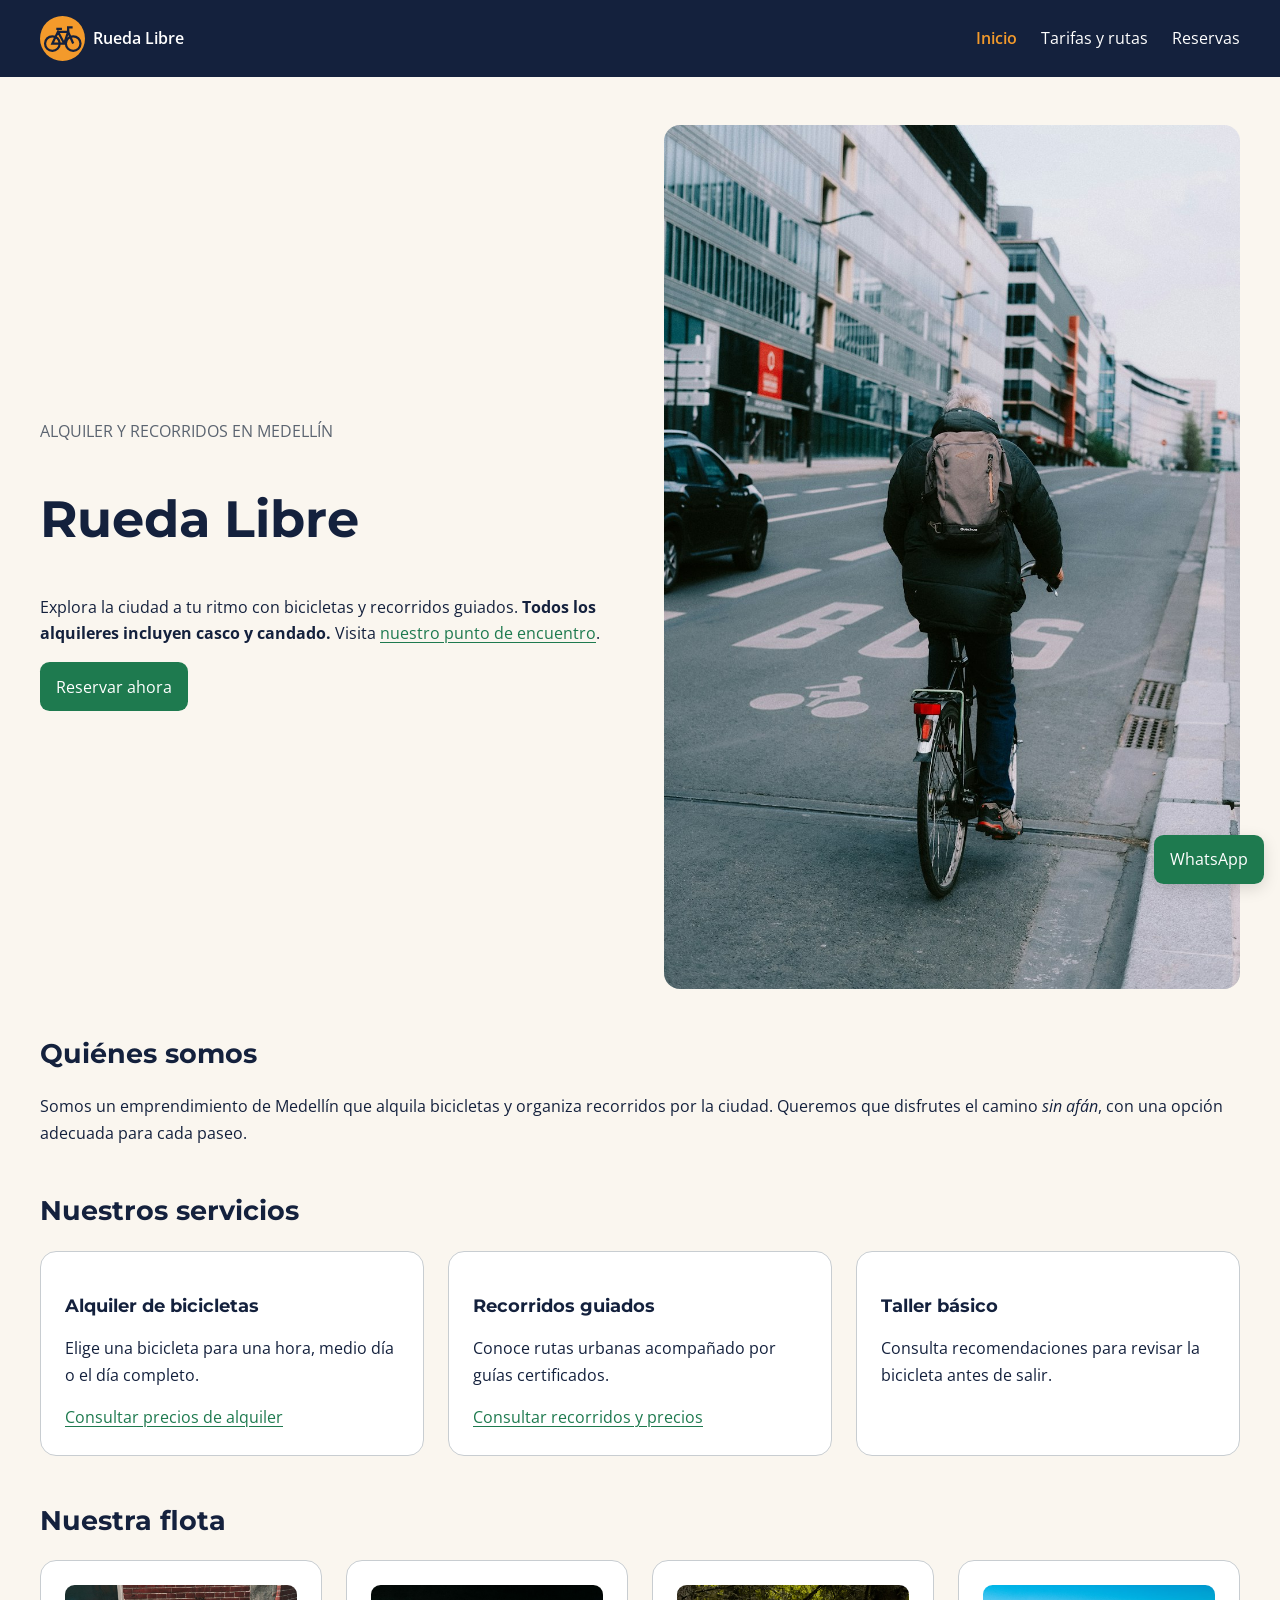
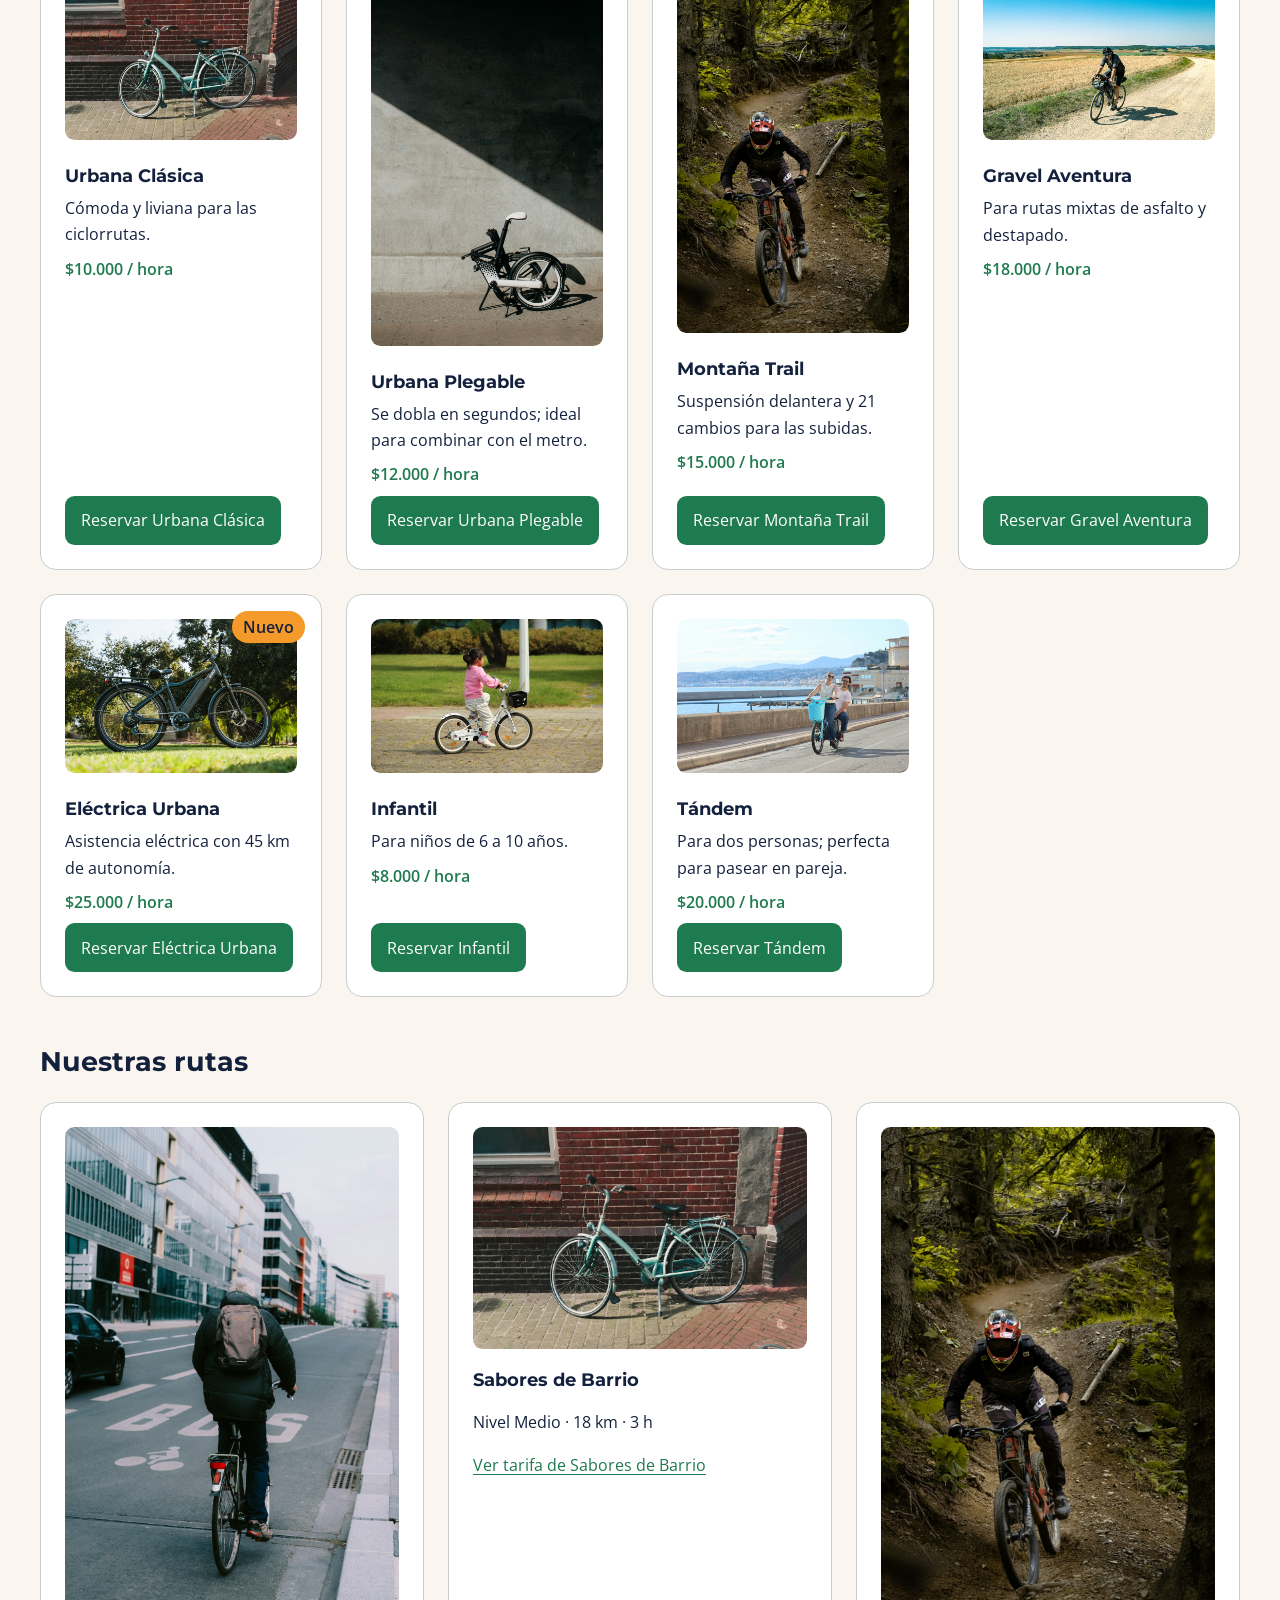
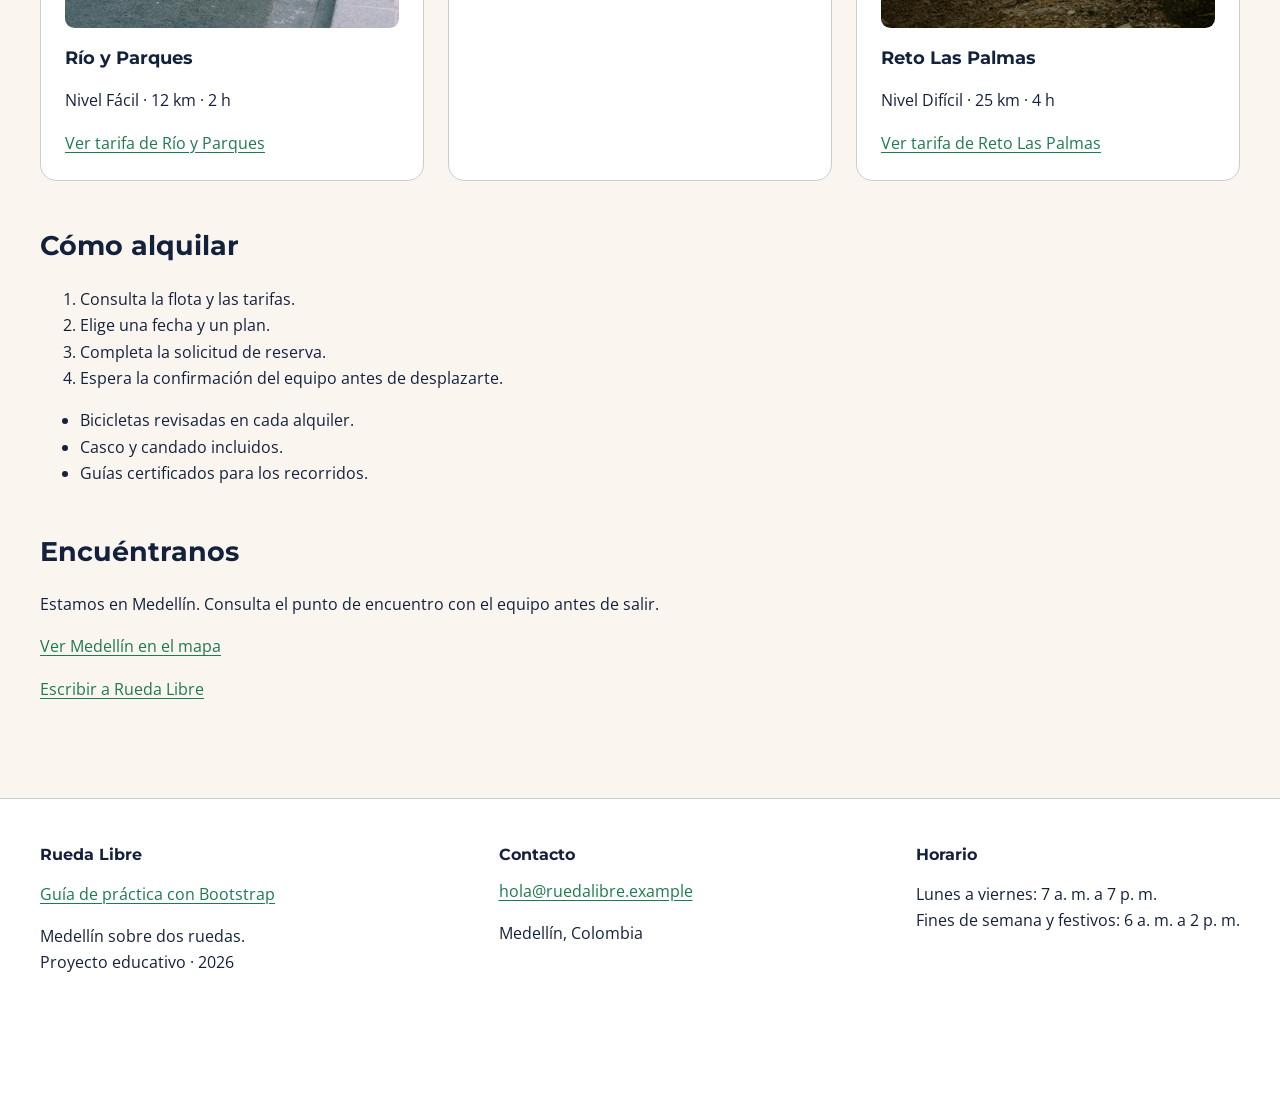
==== commit 78a4cc2c: "Revisa la guía y verifica los ejemplos para coders" ====
--- a/index.html
+++ b/index.html
@@ -1,4 +1,4 @@
-﻿<!DOCTYPE html>
+<!DOCTYPE html>
 <html lang="es">
 <head>
   <meta charset="UTF-8">
@@ -23,7 +23,7 @@
   <main id="contenido" class="contenedor">
     <section class="portada" aria-labelledby="titulo">
       <div><p class="texto-secundario">ALQUILER Y RECORRIDOS EN MEDELLÍN</p><h1 id="titulo">Rueda Libre</h1><p>Explora la ciudad a tu ritmo con bicicletas y recorridos guiados. <strong>Todos los alquileres incluyen casco y candado.</strong> Visita <a href="#encuentranos">nuestro punto de encuentro</a>.</p><a class="boton" href="paginas/reservas.html">Reservar ahora</a></div>
-      <img src="img/rio.jpg" alt="Ilustración de una ruta entre montañas de Medellín" width="800" height="500">
+      <img src="img/rio.jpg" alt="Ciclista circulando por una vía urbana" width="800" height="500">
     </section>
     <section aria-labelledby="quienes"><h2 id="quienes">Quiénes somos</h2><p>Somos un emprendimiento de Medellín que alquila bicicletas y organiza recorridos por la ciudad. Queremos que disfrutes el camino <em>sin afán</em>, con una opción adecuada para cada paseo.</p></section>
     <section aria-labelledby="servicios-titulo"><h2 id="servicios-titulo">Nuestros servicios</h2><div class="servicios">
@@ -31,7 +31,7 @@
       <article class="tarjeta"><h3>Recorridos guiados</h3><p>Conoce rutas urbanas acompañado por guías certificados.</p><a href="paginas/tarifas.html#recorridos">Consultar recorridos y precios</a></article>
       <article class="tarjeta"><h3>Taller básico</h3><p>Consulta recomendaciones para revisar la bicicleta antes de salir.</p></article>
     </div></section>
-    <!-- MINI RETO 5: el día 2 se sustituye .flota por row y columnas -->
+    <!-- Referencia con CSS Grid. La práctica de Bootstrap se crea en un archivo nuevo dentro de pruebas/. -->
     <section id="flota" aria-labelledby="flota-titulo"><h2 id="flota-titulo">Nuestra flota</h2><div class="flota">
       <article class="tarjeta bici">
         <img src="img/urbana.jpg" alt="Bicicleta urbana fotografiada en una calle" width="640" height="400" loading="lazy">
@@ -77,7 +77,7 @@
   </main>
   <footer class="pie">
     <div class="contenedor pie-bloques">
-      <div><h2>Rueda Libre</h2><p>Medellín sobre dos ruedas.<br>Proyecto educativo · 2026</p></div>
+      <div><h2>Rueda Libre</h2><p><a href="guia/">Guía de práctica con Bootstrap</a></p><p>Medellín sobre dos ruedas.<br>Proyecto educativo · 2026</p></div>
       <div><h2>Contacto</h2><a href="mailto:hola@ruedalibre.example">hola@ruedalibre.example</a><p>Medellín, Colombia</p></div>
       <div><h2>Horario</h2><p>Lunes a viernes: 7 a. m. a 7 p. m.<br>Fines de semana y festivos: 6 a. m. a 2 p. m.</p></div>
     </div>
--- a/css/styles.css
+++ b/css/styles.css
@@ -1,4 +1,4 @@
-/* 01 IDENTIDAD - conservar durante la migración */
+/* 01 IDENTIDAD - referencia de identidad visual */
 :root {
   --verde-ruta: #1e7a4f;
   --naranja-pedal: #f39a2b;
@@ -37,7 +37,7 @@
 .salto:focus { top: 1rem; }
 .texto-secundario { color: var(--gris-asfalto); }
 
-/* 03 DISTRIBUCIÓN BASE - sustituir por container y utilidades el día 2 */
+/* 03 DISTRIBUCIÓN BASE - referencia de distribución con CSS propio */
 .contenedor { width: min(100% - 2rem, 75rem); margin-inline: auto; }
 main { padding-block: var(--espacio-4); }
 section { margin-bottom: var(--espacio-4); }
@@ -51,7 +51,7 @@
 .menu a.activo { color: var(--naranja-pedal); font-weight: 600; }
 .encabezado :focus-visible { outline-color: var(--naranja-pedal); }
 
-/* 04 DISTRIBUCIÓN DE INICIO - eliminar al migrar inicio */
+/* 04 DISTRIBUCIÓN DE INICIO - referencia para comparar con la página nueva */
 .portada { display: grid; grid-template-columns: 1fr; align-items: center; gap: var(--espacio-4); min-height: 55vh; }
 .portada img { border-radius: var(--radio); }
 .servicios, .rutas { display: grid; grid-template-columns: 1fr; gap: var(--espacio-3); }
@@ -69,7 +69,7 @@
 .nuevo { position: absolute; right: 1rem; top: 1rem; background: var(--naranja-pedal); color: var(--azul-noche); padding: .2rem .7rem; border-radius: 1rem; font-weight: 600; }
 .aviso { padding: var(--espacio-3); border-left: 4px solid var(--verde-ruta); background: var(--blanco); }
 
-/* 06 TARIFAS - conservar apariencia; migrar distribución */
+/* 06 TARIFAS - conservar apariencia; observar su distribución */
 .layout-tarifas { display: grid; grid-template-columns: 1fr; gap: var(--espacio-3); }
 .tablas { min-width: 0; }
 table { width: 100%; border-collapse: collapse; margin-bottom: var(--espacio-3); font-size: .8rem; }
@@ -78,7 +78,7 @@
 thead { background: var(--azul-noche); color: var(--blanco); }
 tbody { background: var(--blanco); }
 
-/* 07 RESERVAS - conservar controles; migrar distribución */
+/* 07 RESERVAS - conservar controles; observar su distribución */
 .layout-reservas, .fila-campos { display: grid; grid-template-columns: 1fr; gap: var(--espacio-3); }
 .layout-reservas > * { min-width: 0; }
 fieldset { min-width: 0; margin: 0 0 var(--espacio-3); padding: var(--espacio-3); border: 1px solid var(--borde); border-radius: var(--radio); }
